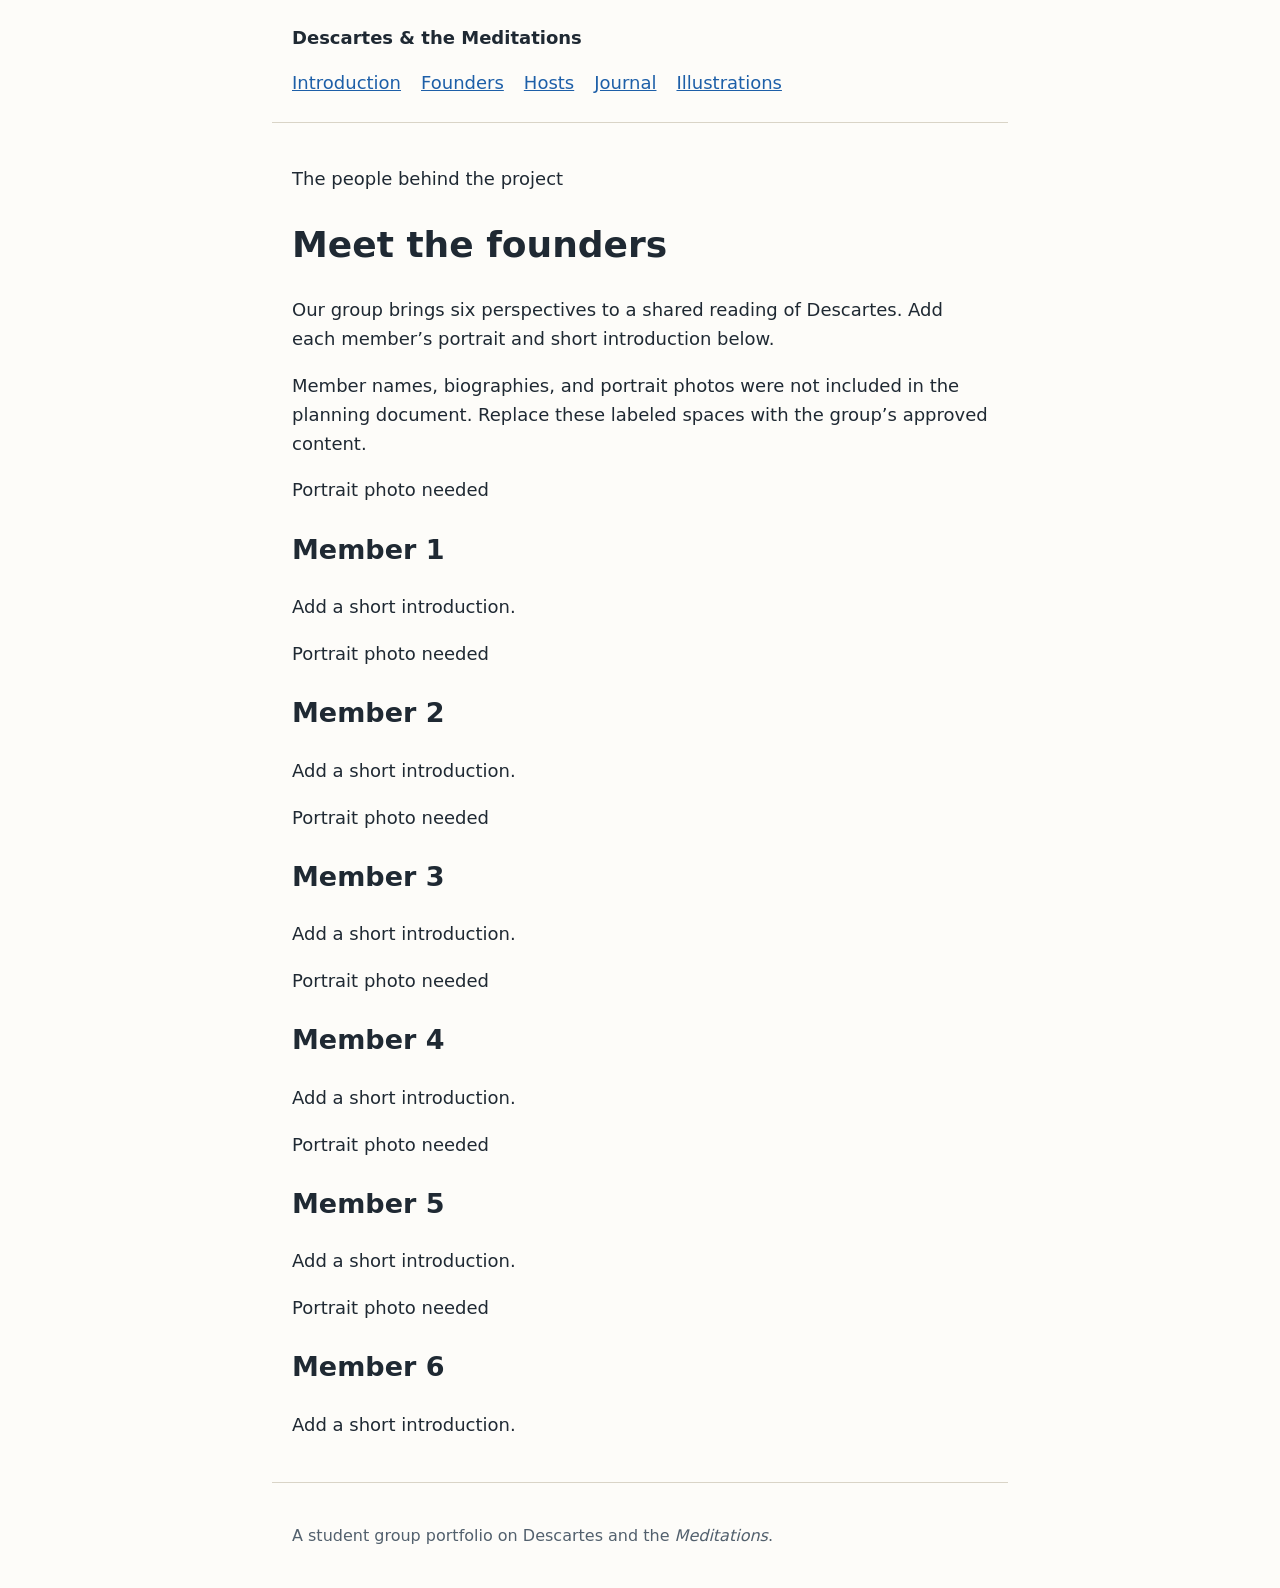
==== founders.html @ 10a0bd5c "Agent: create founders.html" ====
<!DOCTYPE html>
<html lang="en">
<head>
  <meta charset="utf-8">
  <meta name="viewport" content="width=device-width, initial-scale=1">
  <meta name="description" content="Meet the student group behind this portfolio on Descartes and the Meditations.">
  <title>Founders | Descartes &amp; the Meditations</title>
  <link rel="preconnect" href="https://fonts.googleapis.com">
  <link rel="preconnect" href="https://fonts.gstatic.com" crossorigin>
  <link href="https://fonts.googleapis.com/css2?family=Merriweather:wght@400;700&display=swap" rel="stylesheet">
  <link rel="stylesheet" href="styles.css">
</head>
<body>
  <a class="skip-link" href="#main">Skip to main content</a>
  <header class="site-header">
    <p class="site-title"><a href="index.html">Descartes <span aria-hidden="true">&amp;</span> the Meditations</a></p>
    <nav aria-label="Main navigation">
      <ul>
        <li><a href="index.html">Introduction</a></li>
        <li><a href="founders.html" aria-current="page">Founders</a></li>
        <li><a href="hosts.html">Hosts</a></li>
        <li><a href="journal.html">Journal</a></li>
        <li><a href="illustrations.html">Illustrations</a></li>
      </ul>
    </nav>
  </header>
  <main id="main">
    <section class="page-intro">
      <p class="eyebrow">The people behind the project</p>
      <h1>Meet the founders</h1>
      <p>Our group brings six perspectives to a shared reading of Descartes. Add each member’s portrait and short introduction below.</p>
    </section>
    <p class="content-note">Member names, biographies, and portrait photos were not included in the planning document. Replace these labeled spaces with the group’s approved content.</p>
    <section class="profile-grid" aria-label="Group member profiles">
      <article class="profile-card"><div class="portrait-placeholder">Portrait photo needed</div><h2>Member 1</h2><p>Add a short introduction.</p></article>
      <article class="profile-card"><div class="portrait-placeholder">Portrait photo needed</div><h2>Member 2</h2><p>Add a short introduction.</p></article>
      <article class="profile-card"><div class="portrait-placeholder">Portrait photo needed</div><h2>Member 3</h2><p>Add a short introduction.</p></article>
      <article class="profile-card"><div class="portrait-placeholder">Portrait photo needed</div><h2>Member 4</h2><p>Add a short introduction.</p></article>
      <article class="profile-card"><div class="portrait-placeholder">Portrait photo needed</div><h2>Member 5</h2><p>Add a short introduction.</p></article>
      <article class="profile-card"><div class="portrait-placeholder">Portrait photo needed</div><h2>Member 6</h2><p>Add a short introduction.</p></article>
    </section>
  </main>
  <footer class="site-footer"><p>A student group portfolio on Descartes and the <em>Meditations</em>.</p></footer>
</body>
</html>
---- styles.css ----
:root {
  --text: #1f2933;
  --muted: #52606d;
  --background: #fdfcf9;
  --accent: #1d5fa8;
  --border: #d9d4c7;
  --max-width: 46rem;
}

*,
*::before,
*::after {
  box-sizing: border-box;
}

body {
  margin: 0;
  font-family: system-ui, -apple-system, "Segoe UI", Roboto, sans-serif;
  font-size: 1.125rem;
  line-height: 1.6;
  color: var(--text);
  background: var(--background);
}

.site-header,
main,
.site-footer {
  max-width: var(--max-width);
  margin: 0 auto;
  padding: 1.5rem 1.25rem;
}

.site-header {
  display: flex;
  flex-wrap: wrap;
  align-items: baseline;
  justify-content: space-between;
  gap: 1rem;
  border-bottom: 1px solid var(--border);
}

.site-title {
  margin: 0;
  font-weight: 700;
}

.site-title a {
  color: inherit;
  text-decoration: none;
}

nav ul {
  display: flex;
  flex-wrap: wrap;
  gap: 1.25rem;
  margin: 0;
  padding: 0;
  list-style: none;
}

a {
  color: var(--accent);
}

a:focus-visible {
  outline: 3px solid var(--accent);
  outline-offset: 2px;
}

h1 {
  font-size: 2.25rem;
  line-height: 1.2;
}

img,
video {
  max-width: 100%;
  height: auto;
}

.site-footer {
  border-top: 1px solid var(--border);
  color: var(--muted);
  font-size: 1rem;
}

.skip-link {
  position: absolute;
  left: -999rem;
}

.skip-link:focus {
  left: 1rem;
  top: 1rem;
  padding: 0.5rem 0.75rem;
  background: var(--background);
}
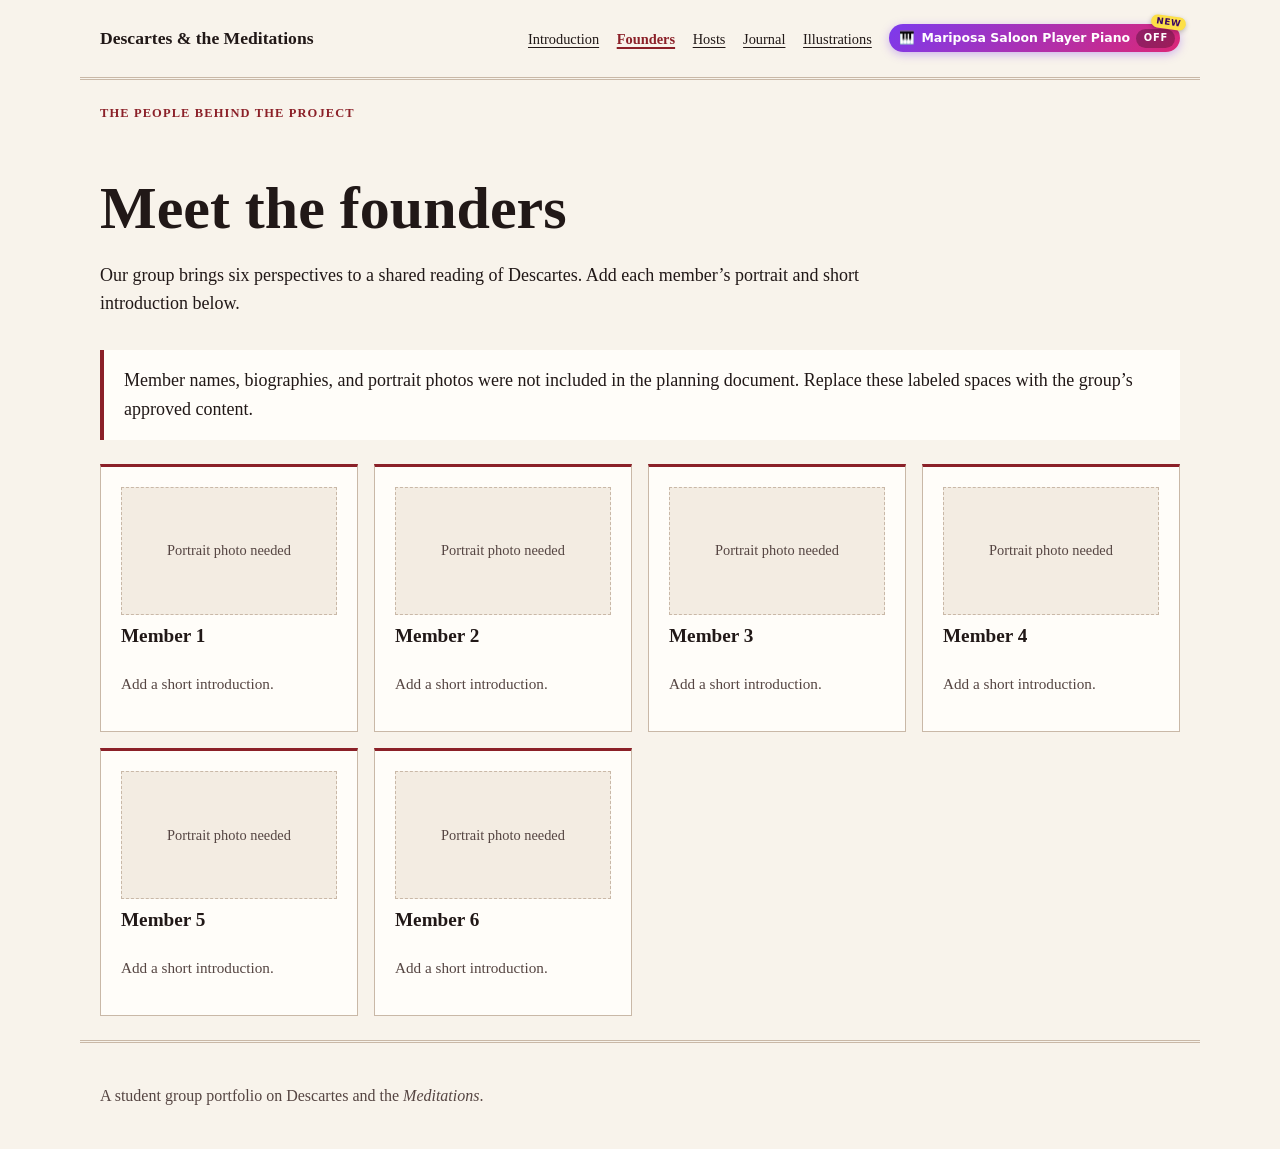
==== commit 6e3dc30a: "Add a player piano to the site header A switch at the end of the navigation plays the opening of Sco" ====
--- a/founders.html
+++ b/founders.html
@@ -9,6 +9,7 @@
   <link rel="preconnect" href="https://fonts.gstatic.com" crossorigin>
   <link href="https://fonts.googleapis.com/css2?family=Merriweather:wght@400;700&display=swap" rel="stylesheet">
   <link rel="stylesheet" href="styles.css">
+  <script src="player-piano.js" defer></script>
 </head>
 <body>
   <a class="skip-link" href="#main">Skip to main content</a>
--- a/styles.css
+++ b/styles.css
@@ -1,10 +1,11 @@
 :root {
-  --text: #1f2933;
-  --muted: #52606d;
-  --background: #fdfcf9;
-  --accent: #1d5fa8;
-  --border: #d9d4c7;
-  --max-width: 46rem;
+  --text: #211817;
+  --muted: #554542;
+  --background: #f8f3eb;
+  --accent: #8b2028;
+  --border: #c9b8a7;
+  --paper: #fffdf9;
+  --max-width: 70rem;
 }
 
 *,
@@ -15,7 +16,7 @@
 
 body {
   margin: 0;
-  font-family: system-ui, -apple-system, "Segoe UI", Roboto, sans-serif;
+  font-family: "Merriweather", Georgia, serif;
   font-size: 1.125rem;
   line-height: 1.6;
   color: var(--text);
@@ -68,8 +69,13 @@
 }
 
 h1 {
-  font-size: 2.25rem;
-  line-height: 1.2;
+  font-size: clamp(2.25rem, 5vw, 3.75rem);
+  line-height: 1.15;
+}
+
+h2 {
+  font-size: clamp(1.6rem, 3vw, 2.25rem);
+  line-height: 1.25;
 }
 
 img,
@@ -92,6 +98,189 @@
 .skip-link:focus {
   left: 1rem;
   top: 1rem;
+  z-index: 2;
   padding: 0.5rem 0.75rem;
-  background: var(--background);
-}
+  color: var(--text);
+  background: var(--paper);
+  outline: 3px solid var(--accent);
+}
+
+.site-header {
+  align-items: center;
+  border-bottom: 3px double var(--border);
+}
+
+.site-title {
+  font-size: 1.1rem;
+}
+
+nav ul {
+  gap: 0.5rem 1.1rem;
+}
+
+nav a {
+  color: var(--text);
+  font-size: 0.9rem;
+  text-decoration-thickness: 1px;
+  text-underline-offset: 0.2em;
+}
+
+nav a[aria-current="page"] {
+  color: var(--accent);
+  font-weight: 700;
+  text-decoration-thickness: 2px;
+}
+
+main {
+  min-height: 65vh;
+}
+
+.hero {
+  padding: clamp(2rem, 7vw, 5.5rem) clamp(1.25rem, 6vw, 4rem);
+  border-bottom: 1px solid var(--border);
+  background: var(--paper);
+  text-align: center;
+}
+
+.hero h1 {
+  margin: 0.35rem 0 1rem;
+}
+
+.hero-intro {
+  max-width: 43rem;
+  margin: 0 auto 1.5rem;
+  color: var(--muted);
+  font-size: 1.15rem;
+}
+
+.eyebrow,
+.card-label {
+  margin: 0;
+  color: var(--accent);
+  font-size: 0.78rem;
+  font-weight: 700;
+  letter-spacing: 0.09em;
+  text-transform: uppercase;
+}
+
+.piano-rule {
+  display: flex;
+  justify-content: center;
+  gap: 0.2rem;
+  width: min(14rem, 70%);
+  height: 1rem;
+  margin: 2rem auto 0;
+  border: 1px solid var(--text);
+  background: repeating-linear-gradient(90deg, var(--paper) 0 1.7rem, var(--text) 1.7rem 1.82rem);
+}
+
+.piano-rule span {
+  display: block;
+  width: 0.72rem;
+  height: 0.62rem;
+  background: var(--text);
+}
+
+.content-section {
+  padding: clamp(2rem, 5vw, 3.5rem) 0;
+}
+
+.content-section h2 {
+  margin: 0.35rem 0 1rem;
+}
+
+.page-cards,
+.profile-grid {
+  display: grid;
+  grid-template-columns: repeat(auto-fit, minmax(min(100%, 15rem), 1fr));
+  gap: 1rem;
+  margin-top: 1.5rem;
+}
+
+.page-card,
+.profile-card {
+  display: flex;
+  flex-direction: column;
+  gap: 0.55rem;
+  min-height: 10rem;
+  padding: 1.25rem;
+  border: 1px solid var(--border);
+  border-top: 3px solid var(--accent);
+  background: var(--paper);
+}
+
+.page-card {
+  color: var(--text);
+  text-decoration: none;
+}
+
+.page-card:hover {
+  border-color: var(--accent);
+}
+
+.page-card:focus-visible {
+  outline: 3px solid var(--accent);
+  outline-offset: 3px;
+}
+
+.page-card strong,
+.profile-card h2 {
+  font-size: 1.2rem;
+}
+
+.page-card > span:last-child,
+.profile-card p {
+  color: var(--muted);
+  font-size: 0.95rem;
+}
+
+.page-intro {
+  max-width: 48rem;
+  margin-bottom: 2rem;
+}
+
+.page-intro h1 {
+  margin-bottom: 0.5rem;
+}
+
+.profile-card h2 {
+  margin: 0;
+}
+
+.portrait-placeholder {
+  display: grid;
+  min-height: 8rem;
+  place-items: center;
+  border: 1px dashed var(--border);
+  color: var(--muted);
+  background: #f3ece2;
+  font-size: 0.9rem;
+  text-align: center;
+}
+
+.content-note {
+  padding: 1rem 1.25rem;
+  border-left: 4px solid var(--accent);
+  background: var(--paper);
+}
+
+.site-footer {
+  border-top: 3px double var(--border);
+}
+
+@media (max-width: 42rem) {
+  .site-header {
+    align-items: flex-start;
+  }
+
+  .site-header,
+  main,
+  .site-footer {
+    padding-right: 1rem;
+    padding-left: 1rem;
+  }
+
+  nav ul {
+    gap: 0.45rem 0.85rem;
+  }
+}
